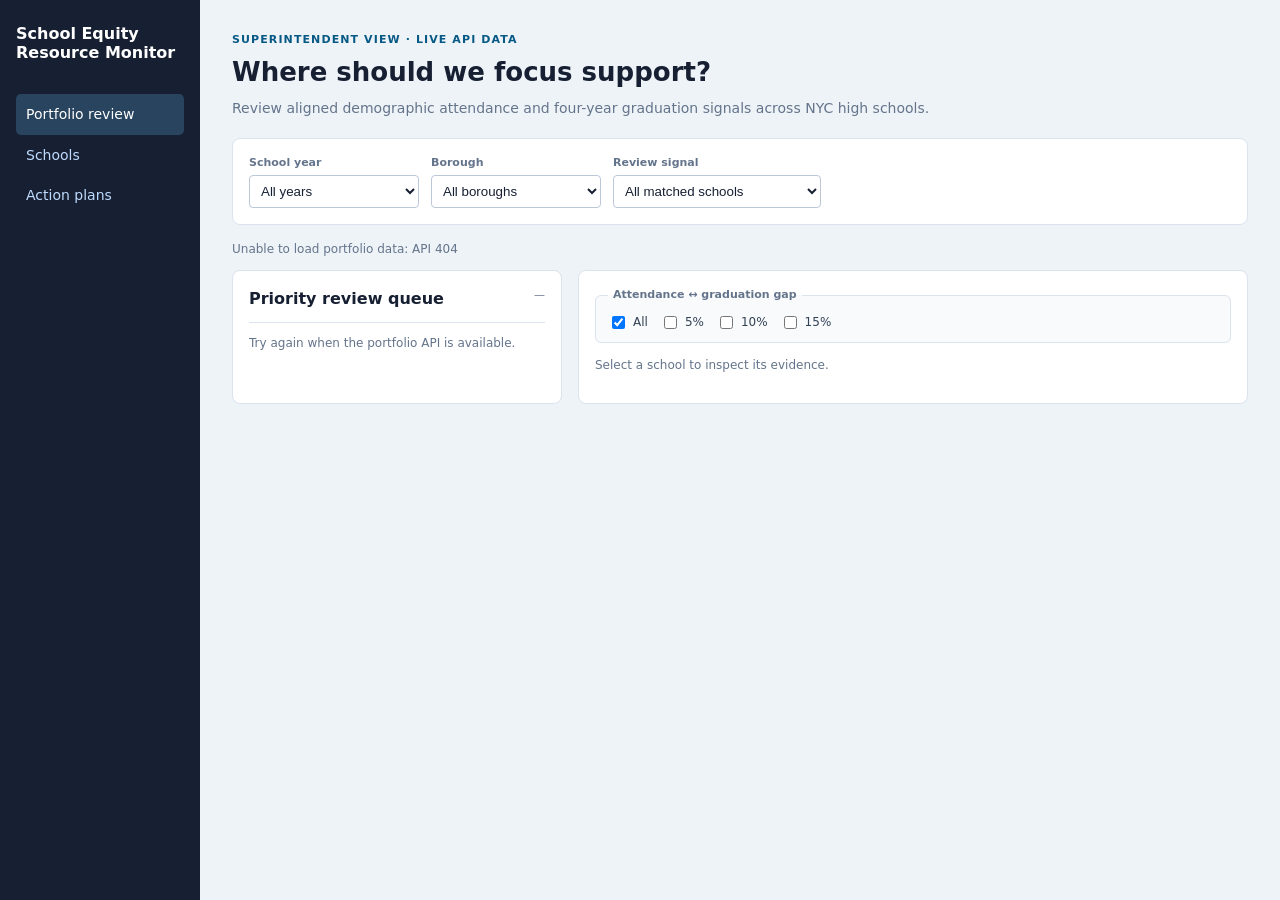
==== index.html @ 19ec6839 "feat(portfolio): add snapshot-backed review flow" ====
<!doctype html>
<html lang="en">
<head><meta charset="utf-8"><meta name="viewport" content="width=device-width,initial-scale=1"><title>School Equity Resource Monitor</title><link rel="stylesheet" href="styles.css"></head>
<body><div class="shell"><aside class="nav"><h1>School Equity<br>Resource Monitor</h1><a class="active" href="index.html">Portfolio review</a><a href="#">Schools</a><a href="#">Action plans</a></aside><main><p class="kicker">Superintendent view · live API data</p><h2>Where should we focus support?</h2><p class="subhead">Review aligned demographic attendance and four-year graduation signals across NYC high schools.</p><section class="toolbar" aria-label="Review filters"><label>School year<select id="year"><option value="">All years</option></select></label><label>Borough<select id="borough"><option value="">All boroughs</option></select></label><label>Review signal<select id="signal"><option value="all">All matched schools</option><option value="gap">Attendance + graduation gap</option><option value="missing">Insufficient data</option></select></label></section><div id="status" class="status" role="status">Loading high-school evidence…</div><div class="grid"><section class="panel"><header><h3>Priority review queue</h3><span id="count">—</span></header><div id="queue"></div></section><section class="panel profile" aria-live="polite"><div id="profile"><p class="empty">Select a school to inspect its evidence.</p></div></section></div></main></div><script type="module" src="app.js"></script></body></html>
---- styles.css ----
:root{font:14px/1.45 system-ui,-apple-system,sans-serif;color:#172033;background:#eef3f8}*{box-sizing:border-box}body{margin:0}.shell{display:grid;grid-template-columns:200px 1fr;min-height:100vh}.nav{padding:24px 16px;background:#172033;color:#dbeafe}.nav h1{margin:0 0 32px;color:#fff;font-size:16px;line-height:1.2}.nav a{display:block;padding:10px;color:#bfdbfe;text-decoration:none;border-radius:5px}.nav a.active{background:#28445f;color:#fff}main{max-width:1200px;padding:32px;width:100%}.kicker{margin:0 0 6px;color:#075985;font-size:11px;font-weight:800;letter-spacing:.1em;text-transform:uppercase}h2{margin:0;font-size:26px}h3{margin:0;font-size:16px}.subhead{margin:6px 0 20px;color:#64748b}.toolbar,.panel{padding:16px;background:#fff;border:1px solid #dbe3ee;border-radius:8px}.toolbar{display:flex;flex-wrap:wrap;gap:12px;margin-bottom:16px}.toolbar label{display:grid;gap:4px;color:#64748b;font-size:11px;font-weight:700}.toolbar select{min-width:170px;padding:7px;border:1px solid #bac8d8;border-radius:4px;background:#fff;color:#172033}.status{margin:12px 0;color:#64748b;font-size:12px}.grid{display:grid;grid-template-columns:330px 1fr;gap:16px}.panel header,.profile-head{display:flex;justify-content:space-between;gap:12px;align-items:start;border-bottom:1px solid #dbe3ee;padding-bottom:12px}.panel header span{color:#64748b;font-size:11px}.queue-item{width:100%;display:grid;gap:3px;padding:12px 0;border:0;border-bottom:1px solid #dbe3ee;background:none;text-align:left;cursor:pointer;color:#172033}.queue-item strong{font-size:13px}.queue-item span,.empty,.warn{color:#64748b;font-size:12px}.queue-item em{color:#b45309;font-style:normal;font-size:11px;font-weight:800}.queue-item.selected{padding-left:8px;border-left:3px solid #075985;background:#f0f9ff}.profile-head p{margin:4px 0 0;color:#64748b;font-size:12px}.profile-status{padding:5px 8px;background:#fef3c7;color:#854d0e;border-radius:4px;font-size:10px;font-weight:800}.metric{display:grid;grid-template-columns:1fr 80px 80px;gap:8px;align-items:center;padding:13px 0;border-bottom:1px solid #eef3f8;font-size:12px}.metric b{text-align:right}.metric small{color:#b45309;text-align:right}.note{margin-top:16px;padding:10px;border-left:3px solid #075985;background:#e0f2fe;color:#334155;font-size:12px}.warn{margin-top:12px;padding:9px;background:#fff7ed;color:#9a3412}@media(max-width:700px){.shell{display:block}.nav{display:flex;gap:10px;align-items:center;overflow:auto;padding:12px 16px}.nav h1{margin:0 12px 0 0;white-space:nowrap}.nav a{white-space:nowrap}main{padding:20px 14px}.grid{display:block}.panel{margin-bottom:14px}}
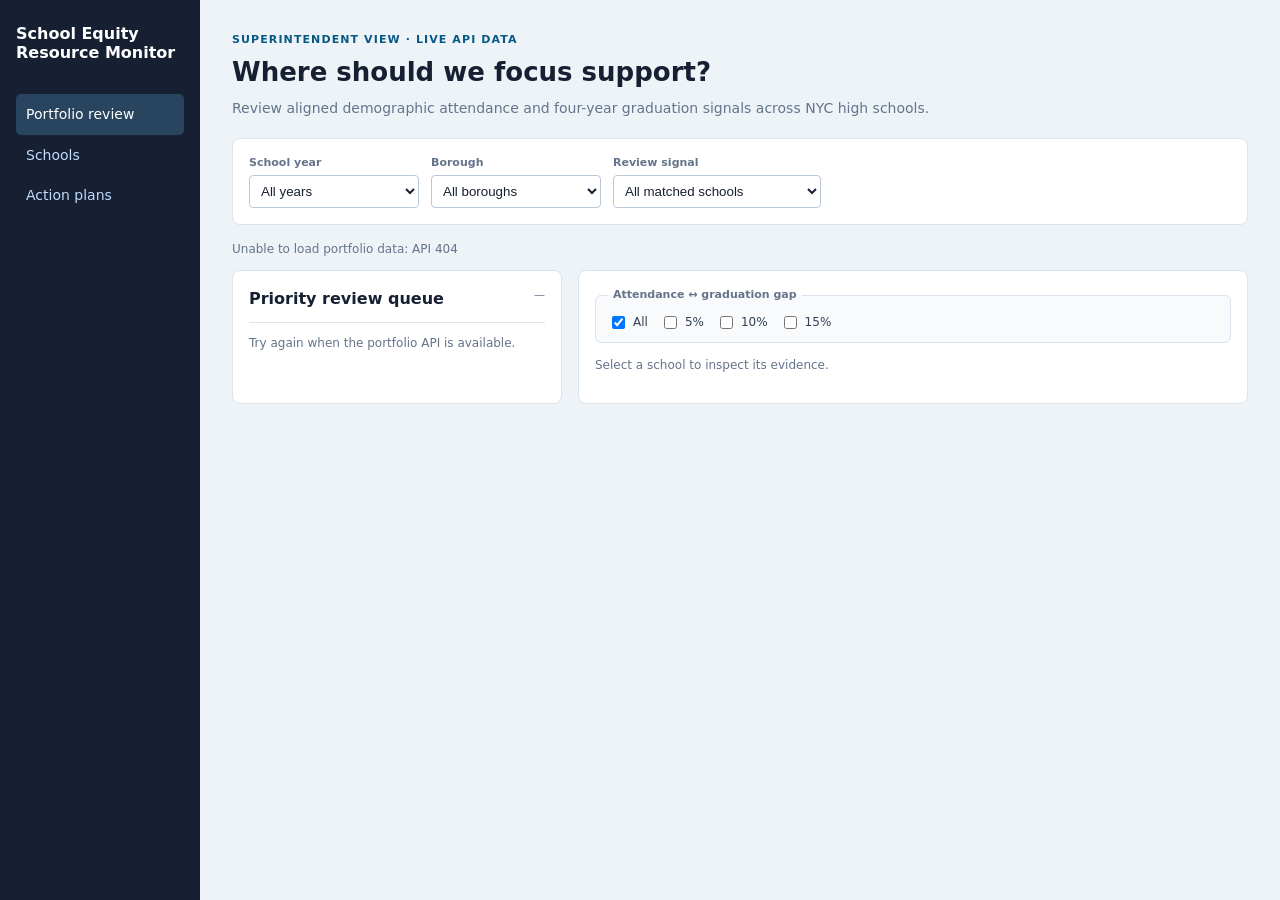
==== commit 4a62b3ef: "feat(schools): add searchable equity profiles and year navigation What: - Add the searchable Schools" ====
--- a/index.html
+++ b/index.html
@@ -1,4 +1,4 @@
 <!doctype html>
 <html lang="en">
 <head><meta charset="utf-8"><meta name="viewport" content="width=device-width,initial-scale=1"><title>School Equity Resource Monitor</title><link rel="stylesheet" href="styles.css"></head>
-<body><div class="shell"><aside class="nav"><h1>School Equity<br>Resource Monitor</h1><a class="active" href="index.html">Portfolio review</a><a href="#">Schools</a><a href="#">Action plans</a></aside><main><p class="kicker">Superintendent view · live API data</p><h2>Where should we focus support?</h2><p class="subhead">Review aligned demographic attendance and four-year graduation signals across NYC high schools.</p><section class="toolbar" aria-label="Review filters"><label>School year<select id="year"><option value="">All years</option></select></label><label>Borough<select id="borough"><option value="">All boroughs</option></select></label><label>Review signal<select id="signal"><option value="all">All matched schools</option><option value="gap">Attendance + graduation gap</option><option value="missing">Insufficient data</option></select></label></section><div id="status" class="status" role="status">Loading high-school evidence…</div><div class="grid"><section class="panel"><header><h3>Priority review queue</h3><span id="count">—</span></header><div id="queue"></div></section><section class="panel profile" aria-live="polite"><div id="profile"><p class="empty">Select a school to inspect its evidence.</p></div></section></div></main></div><script type="module" src="app.js"></script></body></html>
+<body><div class="shell"><aside class="nav"><h1>School Equity<br>Resource Monitor</h1><a class="active" href="index.html">Portfolio review</a><a href="schools.html">Schools</a><a href="#">Action plans</a></aside><main><p class="kicker">Superintendent view · live API data</p><h2>Where should we focus support?</h2><p class="subhead">Review aligned demographic attendance and four-year graduation signals across NYC high schools.</p><section class="toolbar" aria-label="Review filters"><label>School year<select id="year"><option value="">All years</option></select></label><label>Borough<select id="borough"><option value="">All boroughs</option></select></label><label>Review signal<select id="signal"><option value="all">All matched schools</option><option value="gap">Attendance + graduation gap</option><option value="missing">Insufficient data</option></select></label></section><div id="status" class="status" role="status">Loading high-school evidence…</div><div class="grid"><section class="panel"><header><h3>Priority review queue</h3><span id="count">—</span></header><div id="queue"></div></section><section class="panel profile" aria-live="polite"><div id="profile"><p class="empty">Select a school to inspect its evidence.</p></div></section></div></main></div><script type="module" src="app.js"></script></body></html>
--- a/styles.css
+++ b/styles.css
@@ -1 +1,10 @@
 :root{font:14px/1.45 system-ui,-apple-system,sans-serif;color:#172033;background:#eef3f8}*{box-sizing:border-box}body{margin:0}.shell{display:grid;grid-template-columns:200px 1fr;min-height:100vh}.nav{padding:24px 16px;background:#172033;color:#dbeafe}.nav h1{margin:0 0 32px;color:#fff;font-size:16px;line-height:1.2}.nav a{display:block;padding:10px;color:#bfdbfe;text-decoration:none;border-radius:5px}.nav a.active{background:#28445f;color:#fff}main{max-width:1200px;padding:32px;width:100%}.kicker{margin:0 0 6px;color:#075985;font-size:11px;font-weight:800;letter-spacing:.1em;text-transform:uppercase}h2{margin:0;font-size:26px}h3{margin:0;font-size:16px}.subhead{margin:6px 0 20px;color:#64748b}.toolbar,.panel{padding:16px;background:#fff;border:1px solid #dbe3ee;border-radius:8px}.toolbar{display:flex;flex-wrap:wrap;gap:12px;margin-bottom:16px}.toolbar label{display:grid;gap:4px;color:#64748b;font-size:11px;font-weight:700}.toolbar select{min-width:170px;padding:7px;border:1px solid #bac8d8;border-radius:4px;background:#fff;color:#172033}.status{margin:12px 0;color:#64748b;font-size:12px}.grid{display:grid;grid-template-columns:330px 1fr;gap:16px}.panel header,.profile-head{display:flex;justify-content:space-between;gap:12px;align-items:start;border-bottom:1px solid #dbe3ee;padding-bottom:12px}.panel header span{color:#64748b;font-size:11px}.queue-item{width:100%;display:grid;gap:3px;padding:12px 0;border:0;border-bottom:1px solid #dbe3ee;background:none;text-align:left;cursor:pointer;color:#172033}.queue-item strong{font-size:13px}.queue-item span,.empty,.warn{color:#64748b;font-size:12px}.queue-item em{color:#b45309;font-style:normal;font-size:11px;font-weight:800}.queue-item.selected{padding-left:8px;border-left:3px solid #075985;background:#f0f9ff}.profile-head p{margin:4px 0 0;color:#64748b;font-size:12px}.profile-status{padding:5px 8px;background:#fef3c7;color:#854d0e;border-radius:4px;font-size:10px;font-weight:800}.metric{display:grid;grid-template-columns:1fr 80px 80px;gap:8px;align-items:center;padding:13px 0;border-bottom:1px solid #eef3f8;font-size:12px}.metric b{text-align:right}.metric small{color:#b45309;text-align:right}.note{margin-top:16px;padding:10px;border-left:3px solid #075985;background:#e0f2fe;color:#334155;font-size:12px}.warn{margin-top:12px;padding:9px;background:#fff7ed;color:#9a3412}@media(max-width:700px){.shell{display:block}.nav{display:flex;gap:10px;align-items:center;overflow:auto;padding:12px 16px}.nav h1{margin:0 12px 0 0;white-space:nowrap}.nav a{white-space:nowrap}main{padding:20px 14px}.grid{display:block}.panel{margin-bottom:14px}}
+/* Schools directory and profile controls */
+.schools-toolbar,.profile-toolbar{display:flex;align-items:center;justify-content:flex-end;gap:10px;flex-wrap:wrap;margin-bottom:14px}
+.back-link{display:inline-block;margin-bottom:14px;font-weight:700}
+.field-help{flex:1 0 100%;margin:0;color:#64748b;font-size:12px;text-align:right}
+.schools-toolbar input{min-width:260px;flex:0 1 360px}
+.schools-list{max-height:620px;overflow-y:auto;display:grid;gap:0}
+.schools-list .queue-item{display:flex;text-decoration:none}
+.profile-toolbar select{min-width:100px}
+@media (max-width:600px){.schools-toolbar{justify-content:stretch}.schools-toolbar label{width:100%}.schools-toolbar input,.schools-toolbar select{width:100%;min-width:0}.profile-toolbar{justify-content:space-between}}
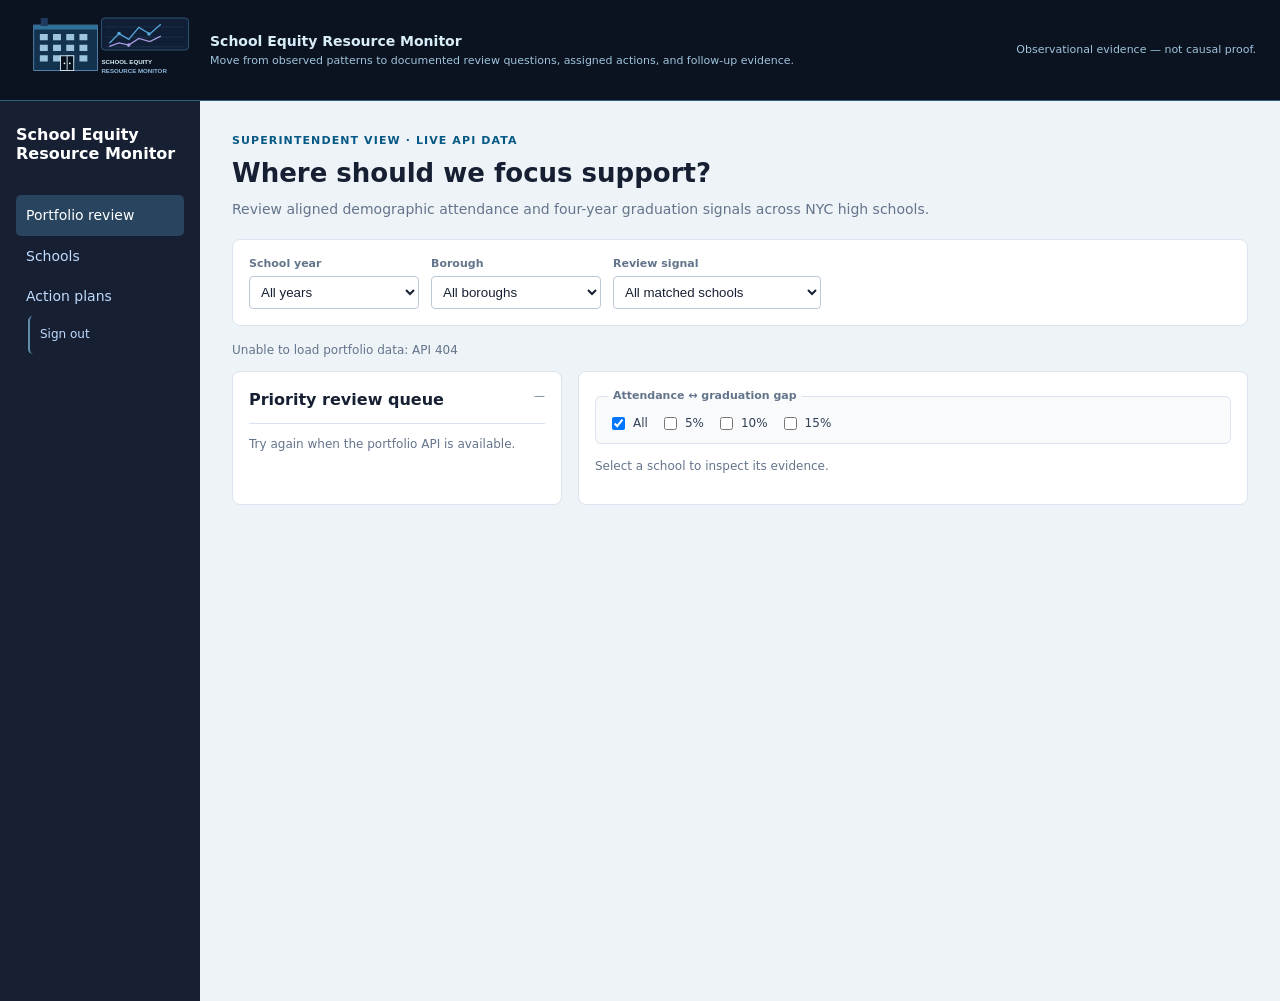
==== commit 161e29b2: "feat(action-plans): add authenticated workflow and Phase 5 documentation What: - Add Supabase-authen" ====
--- a/index.html
+++ b/index.html
@@ -1,4 +1,4 @@
 <!doctype html>
 <html lang="en">
 <head><meta charset="utf-8"><meta name="viewport" content="width=device-width,initial-scale=1"><title>School Equity Resource Monitor</title><link rel="stylesheet" href="styles.css"></head>
-<body><div class="shell"><aside class="nav"><h1>School Equity<br>Resource Monitor</h1><a class="active" href="index.html">Portfolio review</a><a href="schools.html">Schools</a><a href="#">Action plans</a></aside><main><p class="kicker">Superintendent view · live API data</p><h2>Where should we focus support?</h2><p class="subhead">Review aligned demographic attendance and four-year graduation signals across NYC high schools.</p><section class="toolbar" aria-label="Review filters"><label>School year<select id="year"><option value="">All years</option></select></label><label>Borough<select id="borough"><option value="">All boroughs</option></select></label><label>Review signal<select id="signal"><option value="all">All matched schools</option><option value="gap">Attendance + graduation gap</option><option value="missing">Insufficient data</option></select></label></section><div id="status" class="status" role="status">Loading high-school evidence…</div><div class="grid"><section class="panel"><header><h3>Priority review queue</h3><span id="count">—</span></header><div id="queue"></div></section><section class="panel profile" aria-live="polite"><div id="profile"><p class="empty">Select a school to inspect its evidence.</p></div></section></div></main></div><script type="module" src="app.js"></script></body></html>
+<body><div class="shell"><aside class="nav"><h1>School Equity<br>Resource Monitor</h1><a class="active" href="index.html">Portfolio review</a><a href="schools.html">Schools</a><a href="action-plans.html">Action plans</a></aside><main><p class="kicker">Superintendent view · live API data</p><h2>Where should we focus support?</h2><p class="subhead">Review aligned demographic attendance and four-year graduation signals across NYC high schools.</p><section class="toolbar" aria-label="Review filters"><label>School year<select id="year"><option value="">All years</option></select></label><label>Borough<select id="borough"><option value="">All boroughs</option></select></label><label>Review signal<select id="signal"><option value="all">All matched schools</option><option value="gap">Attendance + graduation gap</option><option value="missing">Insufficient data</option></select></label></section><div id="status" class="status" role="status">Loading high-school evidence…</div><div class="grid"><section class="panel"><header><h3>Priority review queue</h3><span id="count">—</span></header><div id="queue"></div></section><section class="panel profile" aria-live="polite"><div id="profile"><p class="empty">Select a school to inspect its evidence.</p></div></section></div></main></div><script type="module" src="app.js"></script></body></html>
--- a/styles.css
+++ b/styles.css
@@ -7,4 +7,17 @@
 .schools-list{max-height:620px;overflow-y:auto;display:grid;gap:0}
 .schools-list .queue-item{display:flex;text-decoration:none}
 .profile-toolbar select{min-width:100px}
+.profile table th{vertical-align:bottom}
+.profile table .group-header{vertical-align:bottom}
+.profile table .bottom-header{padding-bottom:0}
+@media (min-width:601px){.profile table th,.profile table td{padding-left:18px;padding-right:18px}.profile table th:first-child,.profile table td:first-child{padding-left:0}.profile table th:last-child,.profile table td:last-child{padding-right:0}}
+.comparison-chart{margin:22px 0;padding-top:16px;border-top:1px solid #dbe3ee}.chart-frame{max-width:960px;margin:auto}.comparison-chart svg{display:block;width:100%;height:auto;min-height:360px}.chart-axis{stroke:#64748b;stroke-width:1}.chart-label{fill:#334155;font-size:12px;text-anchor:middle}.chart-tick{fill:#334155;font-size:11px;text-anchor:end}.chart-point{stroke:#fff;stroke-width:2}.attendance-point{fill:#2563eb}.graduation-point{fill:#7c3aed}.chart-gap{stroke:#94a3b8;stroke-width:4}.chart-point-group{cursor:pointer;outline:none}.chart-point-group.focused .chart-point{stroke:#92400e;stroke-width:3}.chart-point-label{fill:#1e3a8a;font-size:11px;text-anchor:middle}.chart-group-label{fill:#334155;font-size:11px;text-anchor:middle}.chart-tooltip{min-height:22px;margin-bottom:8px;padding:8px 10px;border-radius:5px;background:#eff6ff;color:#1e3a8a;font-size:13px}.chart-details{margin:12px 0 0;padding-left:20px}.chart-details button{text-align:left;border:0;background:none;color:#1d4ed8;padding:5px 0;cursor:pointer}.chart-details button:focus,.chart-point-group:focus{outline:3px solid #f59e0b;outline-offset:2px}
+.product-header{position:sticky;top:0;z-index:10;display:flex;align-items:center;justify-content:space-between;gap:20px;padding:10px 24px;background:#0b1220;color:#d8edf9;border-bottom:1px solid #2f5d7c}.brand{display:flex;align-items:center;gap:10px;color:inherit;text-decoration:none;min-width:0}.brand img{width:176px;height:80px;flex:0 0 176px;object-fit:contain;object-position:center;border-radius:5px}.brand span{display:grid;gap:2px;min-width:0}.brand strong{font-size:14px}.brand small,.framing{color:#9fc4dc;font-size:11px}.framing{white-space:nowrap}.nav{position:sticky;top:0;height:100vh;align-self:start;overflow-y:auto}@media(max-width:700px){.product-header{align-items:flex-start;flex-direction:column;gap:4px;padding:9px 14px}.brand small{display:none}.framing{white-space:normal}.brand img{width:150px;height:68px;flex-basis:150px}.nav{position:relative;top:auto;height:auto;z-index:9;overflow-x:auto;overflow-y:hidden}.nav h1{position:sticky;left:0;z-index:3;background:#172033;padding-right:12px}.nav-scroll-hint{display:block;position:fixed;top:calc(var(--header-height, 0px) + 48px);padding:8px 10px;color:#d8edf9;background:#172033;font-size:22px;line-height:22px;opacity:0;pointer-events:none}.nav-scroll-left{left:0;background:linear-gradient(90deg,#172033 60%,transparent)}.nav-scroll-right{right:0;background:linear-gradient(270deg,#172033 60%,transparent)}.nav-scroll-hint.visible{opacity:1}}
+@media (max-width:600px){.comparison-chart svg{min-height:260px}.chart-point-label{font-size:9px}}
 @media (max-width:600px){.schools-toolbar{justify-content:stretch}.schools-toolbar label{width:100%}.schools-toolbar input,.schools-toolbar select{width:100%;min-width:0}.profile-toolbar{justify-content:space-between}}
+.auth-page{min-height:100vh;display:grid;place-items:center;padding:24px}.auth-card{width:min(100%,420px);padding:28px;background:#fff;border:1px solid #dbe3ee;border-radius:8px;box-shadow:0 12px 28px #17203312}.auth-card h1{margin:0 0 6px}.auth-card form{display:grid;gap:14px}.auth-card label{display:grid;gap:5px;color:#64748b;font-size:12px;font-weight:700}.auth-card input{padding:10px;border:1px solid #bac8d8;border-radius:4px;font:inherit;color:#172033}.auth-card button{padding:10px;border:0;border-radius:4px;background:#075985;color:#fff;font-weight:700;cursor:pointer}.auth-card button:focus,.auth-card input:focus{outline:3px solid #f59e0b;outline-offset:2px}
+.panel-header{display:flex;justify-content:space-between;align-items:center;border-bottom:1px solid #dbe3ee;padding-bottom:12px}.action-form{display:grid;grid-template-columns:repeat(2,minmax(0,1fr));gap:14px;margin-top:16px}.action-form label{display:grid;gap:5px;color:#64748b;font-size:12px;font-weight:700}.action-form input,.action-form select,.action-form textarea{width:100%;padding:9px;border:1px solid #bac8d8;border-radius:4px;font:inherit;color:#172033}.action-form label:nth-child(4),.action-form label:nth-child(7),.action-form button{grid-column:1/-1}.action-form button{padding:10px;border:0;border-radius:4px;background:#075985;color:#fff;font-weight:700;cursor:pointer}.action-form input:focus,.action-form select:focus,.action-form textarea:focus,.action-form button:focus{outline:3px solid #f59e0b;outline-offset:2px}.action-item{display:grid;grid-template-columns:1fr auto;gap:6px 16px;padding:16px 0;border-bottom:1px solid #dbe3ee}.action-item h4,.action-item p{margin:0}.action-item p{color:#64748b;font-size:12px}.action-item>.note{grid-column:1/-1;margin:4px 0 0}@media(max-width:600px){.action-form{grid-template-columns:1fr}.action-form label:nth-child(4),.action-form label:nth-child(7),.action-form button{grid-column:auto}.action-item{grid-template-columns:1fr}}
+.action-options{grid-column:1/-1;display:grid;grid-template-columns:repeat(2,minmax(0,1fr));gap:8px;margin:0;padding:12px;border:1px solid #dbe3ee;border-radius:4px}.action-options legend{padding:0 5px;color:#64748b;font-size:12px;font-weight:700}.action-options label{display:flex;align-items:center;gap:7px;font-weight:400}.action-options input{width:auto}.form-actions{grid-column:1/-1;display:flex;gap:10px}.action-form button:disabled{background:#94a3b8;cursor:not-allowed}.view-plan{align-self:start;padding:6px 9px;border:1px solid #075985;border-radius:4px;background:#fff;color:#075985;cursor:pointer}.view-plan:focus,.view-plan:hover{outline:3px solid #f59e0b;outline-offset:2px}@media(max-width:600px){.action-options{grid-template-columns:1fr}.form-actions{grid-column:auto}}
+.field-error{margin:4px 0 0;color:#b91c1c;font-size:12px;font-weight:600}
+.nav-action-group{display:grid}.action-signout{display:none;margin:0 0 4px 12px;padding:6px 10px;font-size:12px;color:#bfdbfe;text-decoration:none;border-left:2px solid #5f8eac}.nav-action-group:hover .action-signout,.nav-action-group:focus-within .action-signout{display:block}.action-signout:focus{outline:3px solid #f59e0b;outline-offset:2px}@media(max-width:700px){.nav-action-group{display:flex;align-items:center}.nav-action-group .action-signout{display:none}.nav-action-group:hover .action-signout,.nav-action-group:focus-within .action-signout{display:block;white-space:nowrap}}
+.dbn-field{position:relative}.dbn-results{position:absolute;left:0;right:0;top:100%;z-index:20;max-height:260px;overflow-y:auto;background:#fff;border:1px solid #dbe3ee;border-radius:4px;box-shadow:0 8px 18px #17203322}.dbn-result{display:grid;width:100%;gap:2px;padding:9px 10px;border:0;border-bottom:1px solid #dbe3ee;background:#fff;text-align:left;color:#172033;cursor:pointer;appearance:none;-webkit-appearance:none}.dbn-result:hover{background:#eef3f8}.dbn-result:focus{background:#eef3f8;outline:3px solid #f59e0b;outline-offset:-3px}.dbn-result span,.dbn-no-results{color:#64748b;font-size:12px}.dbn-no-results{margin:0;padding:10px}
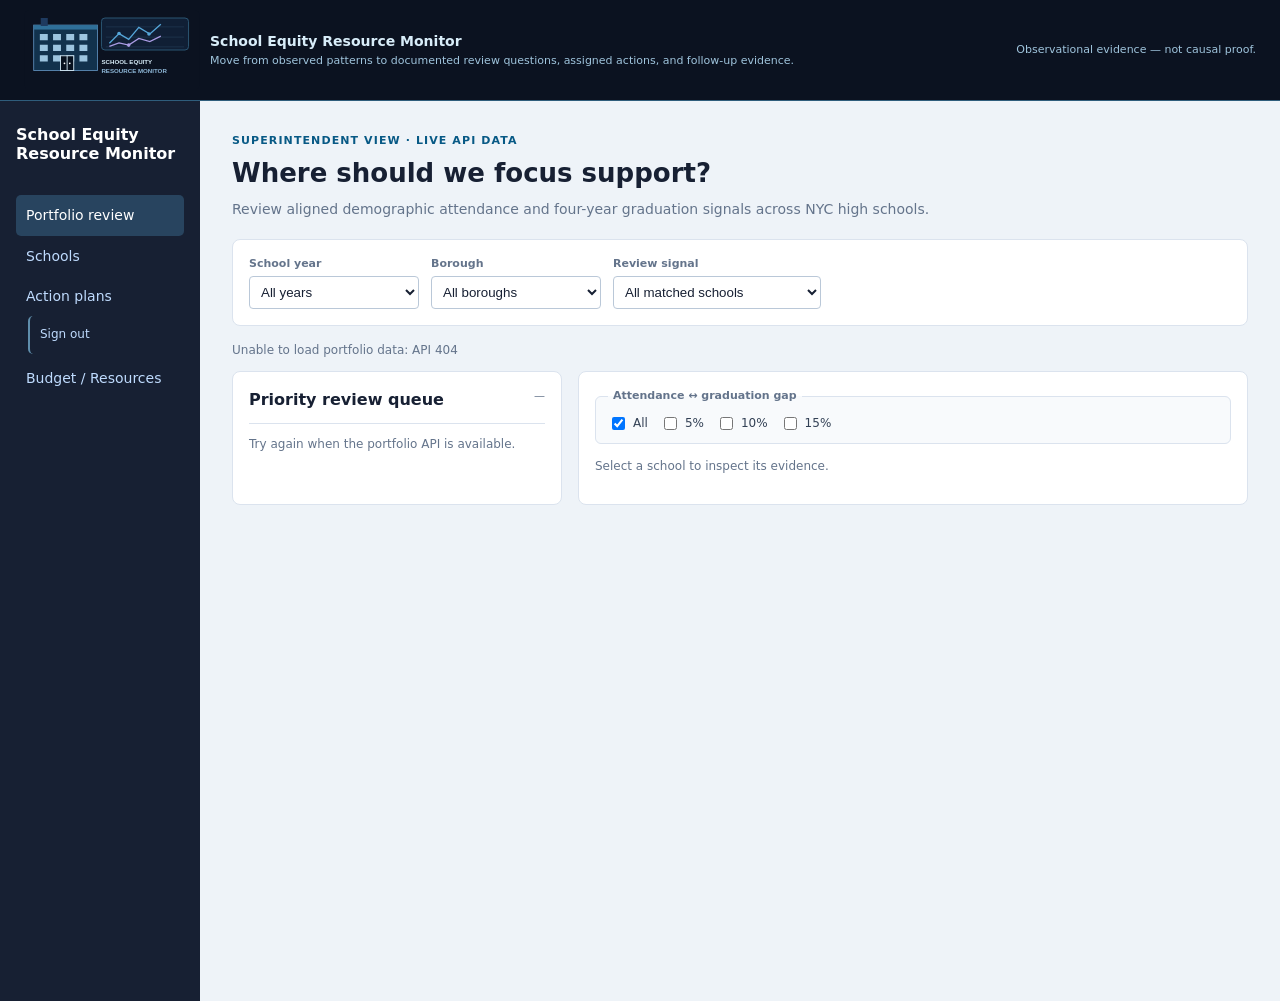
==== commit 3f876655: "fix(nav): show budget resources link on portfolio initialization What: Add the Budget / Resources de" ====
--- a/index.html
+++ b/index.html
@@ -1,4 +1,4 @@
 <!doctype html>
 <html lang="en">
 <head><meta charset="utf-8"><meta name="viewport" content="width=device-width,initial-scale=1"><title>School Equity Resource Monitor</title><link rel="stylesheet" href="styles.css"></head>
-<body><div class="shell"><aside class="nav"><h1>School Equity<br>Resource Monitor</h1><a class="active" href="index.html">Portfolio review</a><a href="schools.html">Schools</a><a href="action-plans.html">Action plans</a></aside><main><p class="kicker">Superintendent view · live API data</p><h2>Where should we focus support?</h2><p class="subhead">Review aligned demographic attendance and four-year graduation signals across NYC high schools.</p><section class="toolbar" aria-label="Review filters"><label>School year<select id="year"><option value="">All years</option></select></label><label>Borough<select id="borough"><option value="">All boroughs</option></select></label><label>Review signal<select id="signal"><option value="all">All matched schools</option><option value="gap">Attendance + graduation gap</option><option value="missing">Insufficient data</option></select></label></section><div id="status" class="status" role="status">Loading high-school evidence…</div><div class="grid"><section class="panel"><header><h3>Priority review queue</h3><span id="count">—</span></header><div id="queue"></div></section><section class="panel profile" aria-live="polite"><div id="profile"><p class="empty">Select a school to inspect its evidence.</p></div></section></div></main></div><script type="module" src="app.js"></script></body></html>
+<body><div class="shell"><aside class="nav"><h1>School Equity<br>Resource Monitor</h1><a class="active" href="index.html">Portfolio review</a><a href="schools.html">Schools</a><a href="action-plans.html">Action plans</a><a href="budget.html">Budget / Resources</a></aside><main><p class="kicker">Superintendent view · live API data</p><h2>Where should we focus support?</h2><p class="subhead">Review aligned demographic attendance and four-year graduation signals across NYC high schools.</p><section class="toolbar" aria-label="Review filters"><label>School year<select id="year"><option value="">All years</option></select></label><label>Borough<select id="borough"><option value="">All boroughs</option></select></label><label>Review signal<select id="signal"><option value="all">All matched schools</option><option value="gap">Attendance + graduation gap</option><option value="missing">Insufficient data</option></select></label></section><div id="status" class="status" role="status">Loading high-school evidence…</div><div class="grid"><section class="panel"><header><h3>Priority review queue</h3><span id="count">—</span></header><div id="queue"></div></section><section class="panel profile" aria-live="polite"><div id="profile"><p class="empty">Select a school to inspect its evidence.</p></div></section></div></main></div><script type="module" src="app.js"></script></body></html>
--- a/styles.css
+++ b/styles.css
@@ -21,3 +21,6 @@
 .field-error{margin:4px 0 0;color:#b91c1c;font-size:12px;font-weight:600}
 .nav-action-group{display:grid}.action-signout{display:none;margin:0 0 4px 12px;padding:6px 10px;font-size:12px;color:#bfdbfe;text-decoration:none;border-left:2px solid #5f8eac}.nav-action-group:hover .action-signout,.nav-action-group:focus-within .action-signout{display:block}.action-signout:focus{outline:3px solid #f59e0b;outline-offset:2px}@media(max-width:700px){.nav-action-group{display:flex;align-items:center}.nav-action-group .action-signout{display:none}.nav-action-group:hover .action-signout,.nav-action-group:focus-within .action-signout{display:block;white-space:nowrap}}
 .dbn-field{position:relative}.dbn-results{position:absolute;left:0;right:0;top:100%;z-index:20;max-height:260px;overflow-y:auto;background:#fff;border:1px solid #dbe3ee;border-radius:4px;box-shadow:0 8px 18px #17203322}.dbn-result{display:grid;width:100%;gap:2px;padding:9px 10px;border:0;border-bottom:1px solid #dbe3ee;background:#fff;text-align:left;color:#172033;cursor:pointer;appearance:none;-webkit-appearance:none}.dbn-result:hover{background:#eef3f8}.dbn-result:focus{background:#eef3f8;outline:3px solid #f59e0b;outline-offset:-3px}.dbn-result span,.dbn-no-results{color:#64748b;font-size:12px}.dbn-no-results{margin:0;padding:10px}
+.budget-toolbar{display:flex;align-items:end;gap:12px;flex-wrap:wrap;padding:16px;background:#fff;border:1px solid #dbe3ee;border-radius:8px}.budget-toolbar label{display:grid;gap:5px;color:#64748b;font-size:12px;font-weight:700}.budget-toolbar input,.budget-toolbar select{min-width:180px;padding:9px;border:1px solid #bac8d8;border-radius:4px;font:inherit;color:#172033}.budget-toolbar small{font-weight:400}.budget-toolbar button{padding:10px 14px;border:0;border-radius:4px;background:#075985;color:#fff;font-weight:700;cursor:pointer}.budget-toolbar input:focus,.budget-toolbar select:focus,.budget-toolbar button:focus{outline:3px solid #f59e0b;outline-offset:2px}.budget-result{margin-top:16px}.budget-warning{margin-bottom:16px;padding:12px;border-left:3px solid #b45309;background:#fff7ed;color:#9a3412}.budget-meta,.muted{color:#64748b;font-size:12px}.budget-row{display:grid;grid-template-columns:1fr 110px 140px;gap:12px;padding:10px 0;border-bottom:1px solid #eef3f8}.budget-row span:nth-child(n+2),.budget-head b:nth-child(n+2){text-align:right}.budget-head{color:#64748b;font-size:12px}@media(max-width:600px){.budget-toolbar{align-items:stretch}.budget-toolbar label,.budget-toolbar input,.budget-toolbar select,.budget-toolbar button{width:100%;min-width:0}.budget-row{grid-template-columns:1fr 70px 100px;font-size:12px}}
+.budget-school-field{position:relative;min-width:300px;color-scheme:light}.budget-search-results{position:absolute;left:0;right:0;top:100%;z-index:20;max-height:260px;overflow-y:auto;background-color:#fff;border:1px solid #dbe3ee;border-radius:4px;box-shadow:0 8px 18px #17203322}.budget-search-option{display:grid;width:100%;gap:2px;padding:9px 10px;border:0;border-bottom:1px solid #dbe3ee;background-color:#fff;color:#172033;cursor:pointer;appearance:none;-webkit-appearance:none;font:inherit;text-align:left}.budget-search-option:hover{background-color:#eef3f8;color:#172033}.budget-search-option:focus-visible{background-color:#eef3f8;color:#172033;outline:3px solid #f59e0b;outline-offset:-3px}.budget-search-option span,.budget-search-message{color:#64748b;font-size:12px}.budget-search-message{margin:0;padding:10px}.budget-table{max-height:520px;overflow-y:auto;padding-right:6px}@media(max-width:600px){.budget-school-field{min-width:0}.budget-table{max-height:420px}}
+.budget-toolbar input{background:#fff;appearance:none;-webkit-appearance:none}.budget-toolbar button:disabled{background:#d1d5db;color:#6b7280;cursor:not-allowed;opacity:1}.budget-toolbar button:disabled:hover{background:#d1d5db}
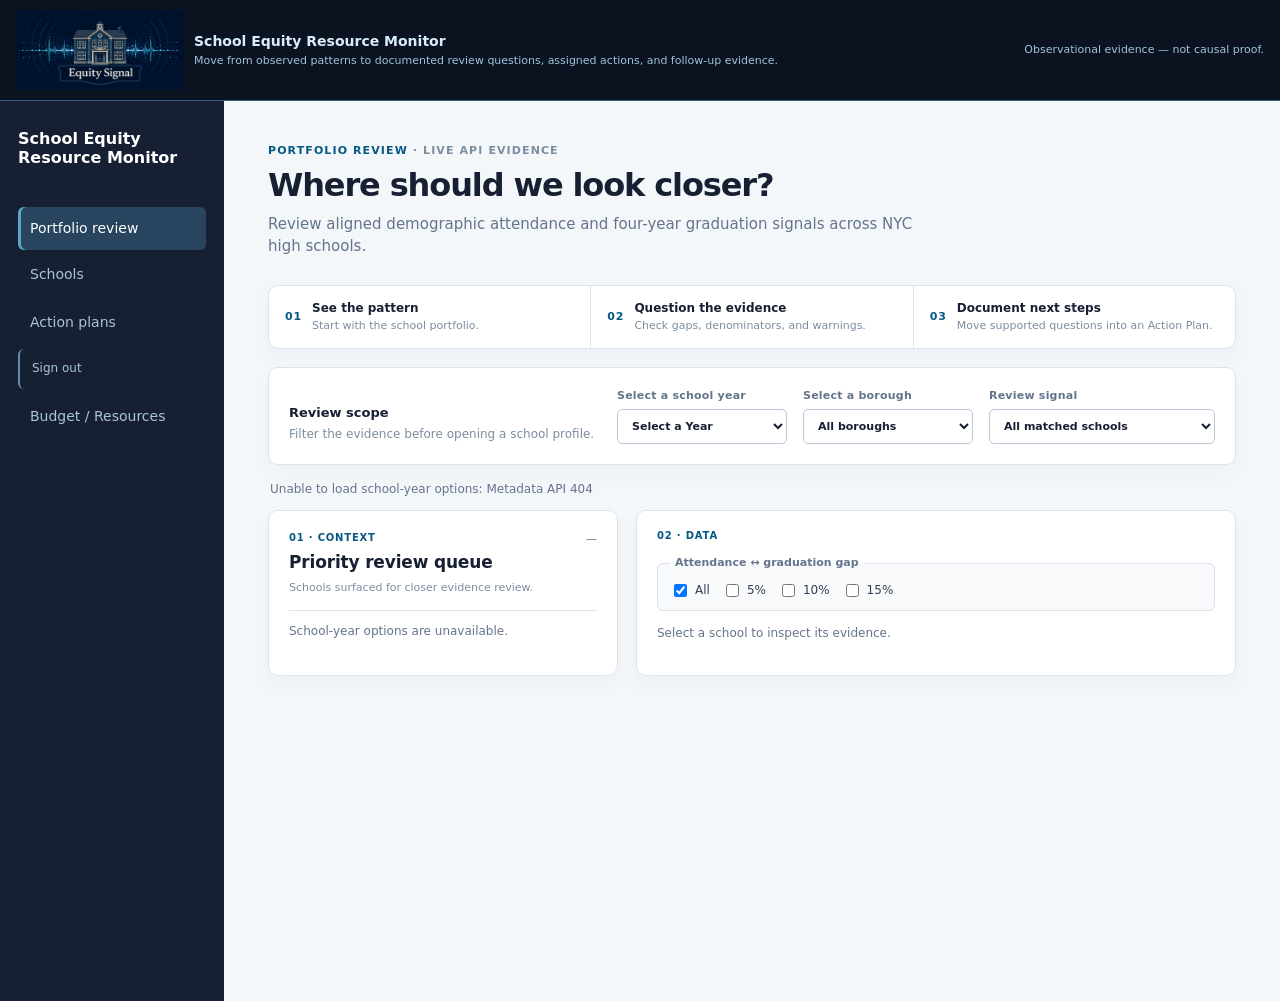
==== commit 269a052d: "feat: complete phase 10.2 shared review shell" ====
--- a/index.html
+++ b/index.html
@@ -1,4 +1,4 @@
 <!doctype html>
 <html lang="en">
 <head><meta charset="utf-8"><meta name="viewport" content="width=device-width,initial-scale=1"><title>School Equity Resource Monitor</title><link rel="stylesheet" href="styles.css"></head>
-<body><div class="shell"><aside class="nav"><h1>School Equity<br>Resource Monitor</h1><a class="active" href="index.html">Portfolio review</a><a href="schools.html">Schools</a><a href="action-plans.html">Action plans</a><a href="budget.html">Budget / Resources</a></aside><main><p class="kicker">Superintendent view · live API data</p><h2>Where should we focus support?</h2><p class="subhead">Review aligned demographic attendance and four-year graduation signals across NYC high schools.</p><section class="toolbar" aria-label="Review filters"><label>School year<select id="year"><option value="">All years</option></select></label><label>Borough<select id="borough"><option value="">All boroughs</option></select></label><label>Review signal<select id="signal"><option value="all">All matched schools</option><option value="gap">Attendance + graduation gap</option><option value="missing">Insufficient data</option></select></label></section><div id="status" class="status" role="status">Loading high-school evidence…</div><div class="grid"><section class="panel"><header><h3>Priority review queue</h3><span id="count">—</span></header><div id="queue"></div></section><section class="panel profile" aria-live="polite"><div id="profile"><p class="empty">Select a school to inspect its evidence.</p></div></section></div></main></div><script type="module" src="app.js"></script></body></html>
+<body><div class="shell"><aside class="nav"><h1>School Equity<br>Resource Monitor</h1><a class="active" href="index.html">Portfolio review</a><a href="schools.html">Schools</a><a href="action-plans.html">Action plans</a><a href="budget.html">Budget / Resources</a></aside><main><div class="page-intro"><p class="kicker">Portfolio review <span>· live API evidence</span></p><h2>Where should we look closer?</h2><p class="subhead">Review aligned demographic attendance and four-year graduation signals across NYC high schools.</p></div><section class="overview-strip" aria-label="How to use this review"><div><span class="strip-number">01</span><strong>See the pattern</strong><small>Start with the school portfolio.</small></div><div><span class="strip-number">02</span><strong>Question the evidence</strong><small>Check gaps, denominators, and warnings.</small></div><div><span class="strip-number">03</span><strong>Document next steps</strong><small>Move supported questions into an Action Plan.</small></div></section><section class="toolbar" aria-label="Review filters"><div class="toolbar-heading"><strong>Review scope</strong><span>Filter the evidence before opening a school profile.</span></div><label>Select a school year<select id="year"><option value="" disabled selected>Select a Year</option></select></label><label>Select a borough<select id="borough"><option value="">All boroughs</option></select></label><label>Review signal<select id="signal"><option value="all">All matched schools</option><option value="gap">Attendance + graduation gap</option><option value="missing">Insufficient data</option></select></label></section><div id="status" class="status" role="status">Loading high-school evidence…</div><div class="grid"><section class="panel queue-panel"><header><div><p class="panel-kicker">01 · Context</p><h3>Priority review queue</h3><p class="panel-caption">Schools surfaced for closer evidence review.</p></div><span id="count">—</span></header><div id="queue"></div></section><section class="panel profile" aria-live="polite"><div id="profile"><p class="empty">Select a school to inspect its evidence.</p></div></section></div></main></div><script type="module" src="app.js?v=phase-10-2-latest-record-default"></script></body></html>
--- a/styles.css
+++ b/styles.css
@@ -1,4 +1,4 @@
-:root{font:14px/1.45 system-ui,-apple-system,sans-serif;color:#172033;background:#eef3f8}*{box-sizing:border-box}body{margin:0}.shell{display:grid;grid-template-columns:200px 1fr;min-height:100vh}.nav{padding:24px 16px;background:#172033;color:#dbeafe}.nav h1{margin:0 0 32px;color:#fff;font-size:16px;line-height:1.2}.nav a{display:block;padding:10px;color:#bfdbfe;text-decoration:none;border-radius:5px}.nav a.active{background:#28445f;color:#fff}main{max-width:1200px;padding:32px;width:100%}.kicker{margin:0 0 6px;color:#075985;font-size:11px;font-weight:800;letter-spacing:.1em;text-transform:uppercase}h2{margin:0;font-size:26px}h3{margin:0;font-size:16px}.subhead{margin:6px 0 20px;color:#64748b}.toolbar,.panel{padding:16px;background:#fff;border:1px solid #dbe3ee;border-radius:8px}.toolbar{display:flex;flex-wrap:wrap;gap:12px;margin-bottom:16px}.toolbar label{display:grid;gap:4px;color:#64748b;font-size:11px;font-weight:700}.toolbar select{min-width:170px;padding:7px;border:1px solid #bac8d8;border-radius:4px;background:#fff;color:#172033}.status{margin:12px 0;color:#64748b;font-size:12px}.grid{display:grid;grid-template-columns:330px 1fr;gap:16px}.panel header,.profile-head{display:flex;justify-content:space-between;gap:12px;align-items:start;border-bottom:1px solid #dbe3ee;padding-bottom:12px}.panel header span{color:#64748b;font-size:11px}.queue-item{width:100%;display:grid;gap:3px;padding:12px 0;border:0;border-bottom:1px solid #dbe3ee;background:none;text-align:left;cursor:pointer;color:#172033}.queue-item strong{font-size:13px}.queue-item span,.empty,.warn{color:#64748b;font-size:12px}.queue-item em{color:#b45309;font-style:normal;font-size:11px;font-weight:800}.queue-item.selected{padding-left:8px;border-left:3px solid #075985;background:#f0f9ff}.profile-head p{margin:4px 0 0;color:#64748b;font-size:12px}.profile-status{padding:5px 8px;background:#fef3c7;color:#854d0e;border-radius:4px;font-size:10px;font-weight:800}.metric{display:grid;grid-template-columns:1fr 80px 80px;gap:8px;align-items:center;padding:13px 0;border-bottom:1px solid #eef3f8;font-size:12px}.metric b{text-align:right}.metric small{color:#b45309;text-align:right}.note{margin-top:16px;padding:10px;border-left:3px solid #075985;background:#e0f2fe;color:#334155;font-size:12px}.warn{margin-top:12px;padding:9px;background:#fff7ed;color:#9a3412}@media(max-width:700px){.shell{display:block}.nav{display:flex;gap:10px;align-items:center;overflow:auto;padding:12px 16px}.nav h1{margin:0 12px 0 0;white-space:nowrap}.nav a{white-space:nowrap}main{padding:20px 14px}.grid{display:block}.panel{margin-bottom:14px}}
+:root{font:14px/1.45 system-ui,-apple-system,sans-serif;color:#172033;background:#f4f7fa}*{box-sizing:border-box}body{margin:0}.shell{display:grid;grid-template-columns:224px minmax(0,1fr);min-height:100vh}.nav{padding:28px 18px;background:#172033;color:#dbeafe}.nav h1{margin:0 0 40px;color:#fff;font-size:16px;line-height:1.2}.nav a{display:block;margin:3px 0;padding:11px 12px;color:#a9c4d8;text-decoration:none;border-radius:6px}.nav a:hover{background:#203b54;color:#fff}.nav a.active{background:#28445f;color:#fff;box-shadow:inset 3px 0 #58a6c9}main{max-width:1280px;padding:42px 44px 64px;width:100%}.page-intro{max-width:760px}.kicker{margin:0 0 9px;color:#075985;font-size:11px;font-weight:800;letter-spacing:.1em;text-transform:uppercase}.kicker span{color:#7b8da1;font-weight:700}h2{margin:0;font-size:32px;letter-spacing:-.035em;line-height:1.12}h3{margin:0;font-size:17px;letter-spacing:-.01em}.subhead{max-width:680px;margin:10px 0 28px;color:#64748b;font-size:15px}.toolbar,.panel{padding:20px;background:#fff;border:1px solid #dbe3ee;border-radius:10px;box-shadow:0 8px 20px #17203308}.toolbar{display:flex;align-items:end;flex-wrap:wrap;gap:16px;margin-bottom:16px}.toolbar-heading{display:grid;gap:3px;min-width:220px;margin-right:auto}.toolbar-heading strong{font-size:13px}.toolbar-heading span{color:#7b8da1;font-size:12px}.toolbar label{display:grid;gap:5px;color:#64748b;font-size:11px;font-weight:800;letter-spacing:.02em}.toolbar select{min-width:170px;padding:9px 10px;border:1px solid #bac8d8;border-radius:5px;background:#fff;color:#172033;font:inherit}.status{margin:12px 2px;color:#64748b;font-size:12px}.grid{display:grid;grid-template-columns:minmax(280px,350px) minmax(0,1fr);gap:18px}.panel header,.profile-head{display:flex;justify-content:space-between;gap:12px;align-items:start;border-bottom:1px solid #dbe3ee;padding-bottom:14px}.panel header span{color:#64748b;font-size:11px}.panel-kicker{margin:0 0 5px;color:#075985;font-size:10px;font-weight:800;letter-spacing:.08em;text-transform:uppercase}.queue-panel{min-width:0}.queue-item{width:100%;display:grid;gap:4px;padding:15px 8px;border:0;border-bottom:1px solid #e7edf3;background:none;text-align:left;cursor:pointer;color:#172033}.queue-item:hover{background:#f7fafc}.queue-item strong{font-size:13px}.queue-item span,.empty,.warn{color:#64748b;font-size:12px}.queue-item em{color:#b45309;font-style:normal;font-size:11px;font-weight:800}.queue-item.selected{padding-left:11px;border-left:3px solid #075985;background:#f0f9ff}.profile-head p{margin:5px 0 0;color:#64748b;font-size:12px}.profile-status{padding:6px 9px;background:#fef3c7;color:#854d0e;border-radius:5px;font-size:10px;font-weight:800}.metric{display:grid;grid-template-columns:1fr 80px 80px;gap:8px;align-items:center;padding:14px 0;border-bottom:1px solid #eef3f8;font-size:12px}.metric b{text-align:right}.metric small{color:#b45309;text-align:right}.note{margin-top:18px;padding:12px 13px;border-left:3px solid #075985;background:#e0f2fe;color:#334155;font-size:12px}.warn{margin-top:14px;padding:10px 12px;background:#fff7ed;color:#9a3412}@media(max-width:700px){.shell{display:block}.nav{display:flex;gap:10px;align-items:center;overflow:auto;padding:12px 16px}.nav h1{margin:0 12px 0 0;white-space:nowrap}.nav a{white-space:nowrap}main{padding:28px 14px 40px}.grid{display:block}.panel{margin-bottom:14px}.toolbar-heading{flex-basis:100%;margin-right:0}.toolbar label,.toolbar select{width:100%;min-width:0}}
 /* Schools directory and profile controls */
 .schools-toolbar,.profile-toolbar{display:flex;align-items:center;justify-content:flex-end;gap:10px;flex-wrap:wrap;margin-bottom:14px}
 .back-link{display:inline-block;margin-bottom:14px;font-weight:700}
@@ -12,7 +12,8 @@
 .profile table .bottom-header{padding-bottom:0}
 @media (min-width:601px){.profile table th,.profile table td{padding-left:18px;padding-right:18px}.profile table th:first-child,.profile table td:first-child{padding-left:0}.profile table th:last-child,.profile table td:last-child{padding-right:0}}
 .comparison-chart{margin:22px 0;padding-top:16px;border-top:1px solid #dbe3ee}.chart-frame{max-width:960px;margin:auto}.comparison-chart svg{display:block;width:100%;height:auto;min-height:360px}.chart-axis{stroke:#64748b;stroke-width:1}.chart-label{fill:#334155;font-size:12px;text-anchor:middle}.chart-tick{fill:#334155;font-size:11px;text-anchor:end}.chart-point{stroke:#fff;stroke-width:2}.attendance-point{fill:#2563eb}.graduation-point{fill:#7c3aed}.chart-gap{stroke:#94a3b8;stroke-width:4}.chart-point-group{cursor:pointer;outline:none}.chart-point-group.focused .chart-point{stroke:#92400e;stroke-width:3}.chart-point-label{fill:#1e3a8a;font-size:11px;text-anchor:middle}.chart-group-label{fill:#334155;font-size:11px;text-anchor:middle}.chart-tooltip{min-height:22px;margin-bottom:8px;padding:8px 10px;border-radius:5px;background:#eff6ff;color:#1e3a8a;font-size:13px}.chart-details{margin:12px 0 0;padding-left:20px}.chart-details button{text-align:left;border:0;background:none;color:#1d4ed8;padding:5px 0;cursor:pointer}.chart-details button:focus,.chart-point-group:focus{outline:3px solid #f59e0b;outline-offset:2px}
-.product-header{position:sticky;top:0;z-index:10;display:flex;align-items:center;justify-content:space-between;gap:20px;padding:10px 24px;background:#0b1220;color:#d8edf9;border-bottom:1px solid #2f5d7c}.brand{display:flex;align-items:center;gap:10px;color:inherit;text-decoration:none;min-width:0}.brand img{width:176px;height:80px;flex:0 0 176px;object-fit:contain;object-position:center;border-radius:5px}.brand span{display:grid;gap:2px;min-width:0}.brand strong{font-size:14px}.brand small,.framing{color:#9fc4dc;font-size:11px}.framing{white-space:nowrap}.nav{position:sticky;top:0;height:100vh;align-self:start;overflow-y:auto}@media(max-width:700px){.product-header{align-items:flex-start;flex-direction:column;gap:4px;padding:9px 14px}.brand small{display:none}.framing{white-space:normal}.brand img{width:150px;height:68px;flex-basis:150px}.nav{position:relative;top:auto;height:auto;z-index:9;overflow-x:auto;overflow-y:hidden}.nav h1{position:sticky;left:0;z-index:3;background:#172033;padding-right:12px}.nav-scroll-hint{display:block;position:fixed;top:calc(var(--header-height, 0px) + 48px);padding:8px 10px;color:#d8edf9;background:#172033;font-size:22px;line-height:22px;opacity:0;pointer-events:none}.nav-scroll-left{left:0;background:linear-gradient(90deg,#172033 60%,transparent)}.nav-scroll-right{right:0;background:linear-gradient(270deg,#172033 60%,transparent)}.nav-scroll-hint.visible{opacity:1}}
+.overview-strip{display:grid;grid-template-columns:repeat(3,1fr);gap:1px;margin:0 0 18px;border:1px solid #dbe3ee;border-radius:10px;overflow:hidden;background:#dbe3ee;box-shadow:0 8px 20px #17203308}.overview-strip>div{display:grid;grid-template-columns:auto 1fr;column-gap:10px;align-items:center;padding:14px 16px;background:#fff}.overview-strip .strip-number{grid-row:span 2;color:#075985;font-size:11px;font-weight:900;letter-spacing:.08em}.overview-strip strong{font-size:12px}.overview-strip small{color:#7b8da1;font-size:11px}.panel-caption{margin:5px 0 0;color:#7b8da1;font-size:11px}.profile{min-width:0}.profile:before{content:'02 · Data';display:block;margin:-2px 0 12px;color:#075985;font-size:10px;font-weight:800;letter-spacing:.08em;text-transform:uppercase}.queue-panel #queue{scrollbar-color:#9ab4c7 transparent}.queue-panel .queue-item:last-child{border-bottom:0}@media(max-width:700px){.overview-strip{grid-template-columns:1fr}.overview-strip>div{padding:12px 14px}}
+.product-header{position:sticky;top:0;z-index:10;display:flex;align-items:center;justify-content:space-between;gap:20px;padding:10px 16px;background:#0b1220;color:#d8edf9;border-bottom:1px solid #2f5d7c}.brand{display:flex;align-items:center;gap:10px;color:inherit;text-decoration:none;min-width:0}.brand img{width:168px;height:80px;flex:0 0 168px;object-fit:cover;object-position:center;border-radius:0}.brand span{display:grid;gap:2px;min-width:0}.brand strong{font-size:14px}.brand small,.framing{color:#9fc4dc;font-size:11px}.framing{white-space:nowrap}.nav{position:sticky;top:0;height:100vh;align-self:start;overflow-y:auto}@media(max-width:700px){.product-header{align-items:flex-start;flex-direction:column;gap:4px;padding:9px 14px}.brand small{display:none}.framing{white-space:normal}.brand img{width:min(180px,70vw);height:68px;flex-basis:180px}.nav{position:relative;top:auto;height:auto;z-index:9;overflow-x:auto;overflow-y:hidden}.nav h1{position:sticky;left:0;z-index:3;background:#172033;padding-right:12px}.nav-scroll-hint{display:block;position:fixed;top:calc(var(--header-height, 0px) + 48px);padding:8px 10px;color:#d8edf9;background:#172033;font-size:22px;line-height:22px;opacity:0;pointer-events:none}.nav-scroll-left{left:0;background:linear-gradient(90deg,#172033 60%,transparent)}.nav-scroll-right{right:0;background:linear-gradient(270deg,#172033 60%,transparent)}.nav-scroll-hint.visible{opacity:1}}
 @media (max-width:600px){.comparison-chart svg{min-height:260px}.chart-point-label{font-size:9px}}
 @media (max-width:600px){.schools-toolbar{justify-content:stretch}.schools-toolbar label{width:100%}.schools-toolbar input,.schools-toolbar select{width:100%;min-width:0}.profile-toolbar{justify-content:space-between}}
 .auth-page{min-height:100vh;display:grid;place-items:center;padding:24px}.auth-card{width:min(100%,420px);padding:28px;background:#fff;border:1px solid #dbe3ee;border-radius:8px;box-shadow:0 12px 28px #17203312}.auth-card h1{margin:0 0 6px}.auth-card form{display:grid;gap:14px}.auth-card label{display:grid;gap:5px;color:#64748b;font-size:12px;font-weight:700}.auth-card input{padding:10px;border:1px solid #bac8d8;border-radius:4px;font:inherit;color:#172033}.auth-card button{padding:10px;border:0;border-radius:4px;background:#075985;color:#fff;font-weight:700;cursor:pointer}.auth-card button:focus,.auth-card input:focus{outline:3px solid #f59e0b;outline-offset:2px}
